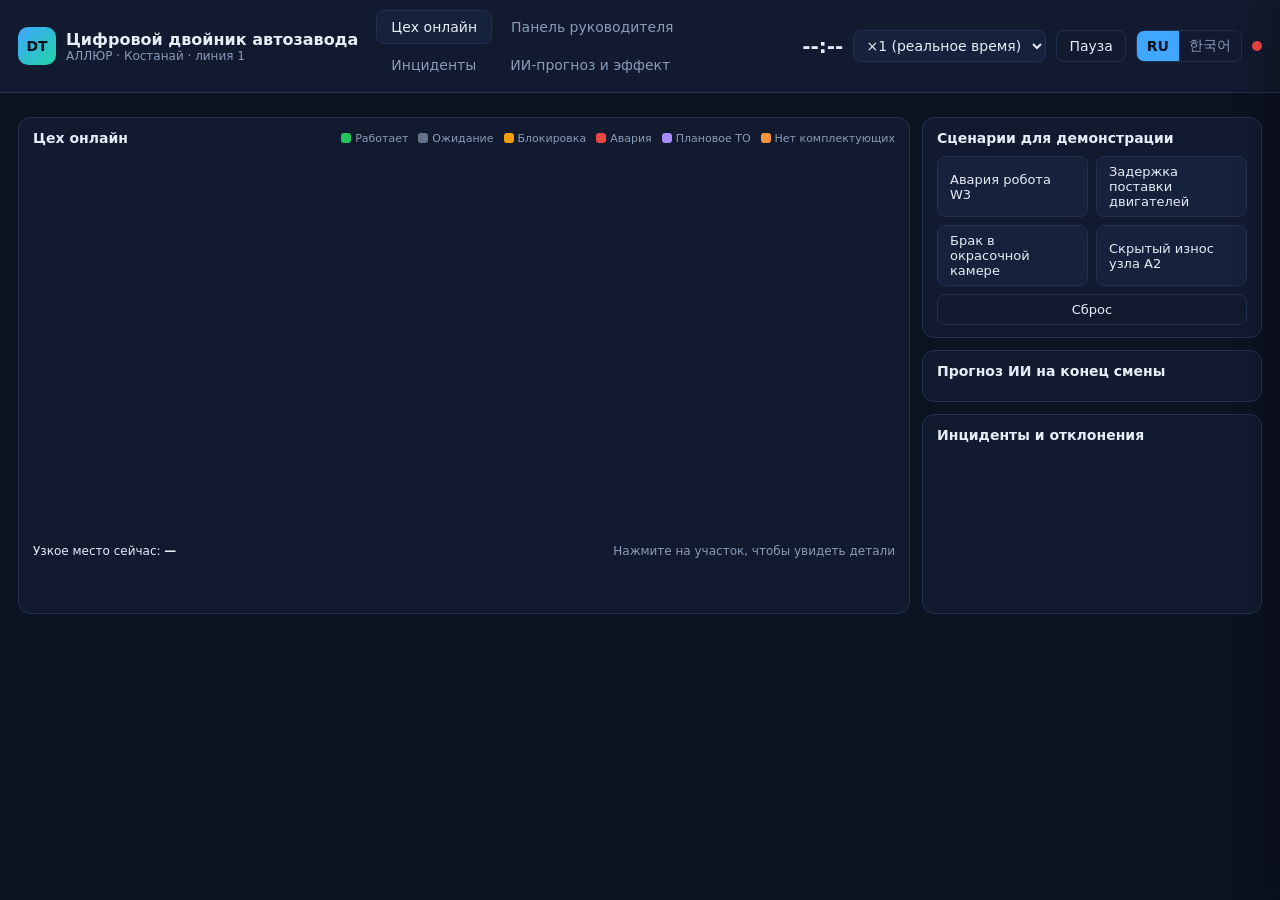
==== frontend/index.html @ 5c13891d "ALLUR digital twin MVP: simulator, AI forecasts, RU/KO dashboard, slides Co-Authored-By: Claude Opus" ====
<!doctype html>
<html lang="ru">
<head>
  <meta charset="utf-8">
  <meta name="viewport" content="width=device-width, initial-scale=1">
  <title>ALLUR Digital Twin</title>
  <link rel="icon" href="data:image/svg+xml,%3Csvg xmlns='http://www.w3.org/2000/svg' viewBox='0 0 32 32'%3E%3Crect width='32' height='32' rx='7' fill='%233fa7ff'/%3E%3Ctext x='16' y='22' font-size='14' text-anchor='middle' font-family='sans-serif' font-weight='700' fill='%2304111f'%3EDT%3C/text%3E%3C/svg%3E">
  <link rel="stylesheet" href="style.css">
  <script src="vendor/chart.umd.min.js"></script>
  <script src="i18n.js"></script>
</head>
<body>
<header class="top">
  <div class="brand">
    <div class="logo">DT</div>
    <div>
      <div class="title" data-i18n="app_title"></div>
      <div class="sub" data-i18n="app_sub"></div>
    </div>
  </div>
  <nav class="tabs">
    <button class="tab active" data-tab="plant" data-i18n="tab_plant"></button>
    <button class="tab" data-tab="exec" data-i18n="tab_exec"></button>
    <button class="tab" data-tab="incidents"><span data-i18n="tab_incidents"></span> <span id="inc-badge" class="badge hidden">0</span></button>
    <button class="tab" data-tab="ai" data-i18n="tab_ai"></button>
  </nav>
  <div class="controls">
    <div class="clock"><span id="clock">--:--</span><small id="clock-sub"></small></div>
    <select id="speed" aria-label="speed">
      <option value="1" data-i18n="speed_1"></option>
      <option value="60" data-i18n="speed_60"></option>
      <option value="300" data-i18n="speed_300"></option>
      <option value="900" data-i18n="speed_900"></option>
    </select>
    <button id="pause" class="btn ghost" data-i18n="pause"></button>
    <div class="lang">
      <button data-lang="ru" class="active">RU</button><button data-lang="ko">한국어</button>
    </div>
    <span id="conn" class="conn"></span>
  </div>
</header>

<section class="kpis" id="kpis"></section>

<main>
  <!-- PLANT -->
  <section class="view active" id="view-plant">
    <div class="plant-grid">
      <div class="card map-card">
        <div class="card-head">
          <h3 data-i18n="tab_plant"></h3>
          <div class="legend" id="legend"></div>
        </div>
        <svg id="map" viewBox="0 40 1000 445" preserveAspectRatio="xMidYMid meet"></svg>
        <div class="map-foot">
          <span><span data-i18n="bottleneck_now"></span>: <b id="bn-now">—</b></span>
          <span class="muted" data-i18n="click_hint"></span>
        </div>
      </div>
      <div class="side">
        <div class="card">
          <h3 data-i18n="scenarios"></h3>
          <div class="scenarios">
            <button class="btn sc" data-sc="robot_failure" data-i18n="sc_robot_failure"></button>
            <button class="btn sc" data-sc="supply_delay" data-i18n="sc_supply_delay"></button>
            <button class="btn sc" data-sc="paint_quality" data-i18n="sc_paint_quality"></button>
            <button class="btn sc" data-sc="wear" data-i18n="sc_wear"></button>
            <button class="btn ghost sc" data-sc="reset" data-i18n="sc_reset"></button>
          </div>
        </div>
        <div class="card">
          <h3 data-i18n="forecast_title"></h3>
          <div id="forecast-mini"></div>
        </div>
        <div class="card grow">
          <h3 data-i18n="incidents_live"></h3>
          <ul class="feed" id="feed"></ul>
        </div>
      </div>
    </div>
  </section>

  <!-- EXEC -->
  <section class="view" id="view-exec">
    <div class="grid3">
      <div class="card span2"><h3 data-i18n="output_vs_plan"></h3><div class="chart"><canvas id="c-output"></canvas></div></div>
      <div class="card"><h3 data-i18n="forecast_title"></h3><div id="forecast-full"></div></div>
      <div class="card span2"><h3 data-i18n="losses_by_station"></h3><div class="chart"><canvas id="c-losses"></canvas></div></div>
      <div class="card"><h3 data-i18n="recs_title"></h3><div id="recs"></div></div>
      <div class="card"><h3 data-i18n="jph_oee"></h3><div class="chart"><canvas id="c-jph"></canvas></div></div>
      <div class="card"><h3 data-i18n="oee_by_station"></h3><div class="chart"><canvas id="c-oee"></canvas></div></div>
      <div class="card"><h3 data-i18n="bottleneck_share"></h3><div class="chart"><canvas id="c-bn"></canvas></div></div>
      <div class="card"><h3 data-i18n="defects_pareto"></h3><div class="chart"><canvas id="c-defects"></canvas></div></div>
      <div class="card span2"><h3 data-i18n="stock_title"></h3><div id="stock"></div></div>
    </div>
  </section>

  <!-- INCIDENTS -->
  <section class="view" id="view-incidents">
    <div class="card">
      <div class="card-head">
        <h3 data-i18n="tab_incidents"></h3>
        <div class="filters">
          <label><input type="checkbox" id="only-active" checked> <span data-i18n="active_only"></span></label>
          <a class="btn ghost" href="/api/export.csv" data-i18n="export"></a>
        </div>
      </div>
      <table class="table" id="inc-table">
        <thead><tr><th data-i18n="time"></th><th data-i18n="severity"></th><th data-i18n="event"></th><th data-i18n="status"></th><th></th></tr></thead>
        <tbody></tbody>
      </table>
    </div>
  </section>

  <!-- AI -->
  <section class="view" id="view-ai">
    <div class="grid3">
      <div class="card span2"><h3 data-i18n="risk_table"></h3>
        <table class="table" id="risk-table">
          <thead><tr><th data-i18n="station"></th><th data-i18n="state"></th><th data-i18n="health"></th><th data-i18n="risk2h"></th><th data-i18n="drivers"></th><th data-i18n="action"></th></tr></thead>
          <tbody></tbody>
        </table>
      </div>
      <div class="card"><h3 data-i18n="model_card"></h3><p class="muted small" data-i18n="model_desc"></p><div id="model-metrics"></div></div>
      <div class="card span2"><h3 data-i18n="effect_title"></h3><p class="muted small" id="effect-desc"></p><div class="chart"><canvas id="c-effect"></canvas></div></div>
      <div class="card"><h3 data-i18n="calc_title"></h3><div id="calc"></div></div>
    </div>
  </section>
</main>

<aside class="drawer" id="drawer">
  <button class="close" id="drawer-close">×</button>
  <div id="drawer-body"></div>
</aside>

<script src="app.js"></script>
</body>
</html>
---- frontend/style.css ----
:root {
  --bg: #0b1220; --panel: #111a2e; --panel2: #16223b; --line: #22314f; --text: #e6edf7; --muted: #8a9bb8;
  --accent: #3fa7ff; --accent2: #22d3a6;
  --working: #22c55e; --starved: #64748b; --blocked: #f59e0b; --down: #ef4444; --maintenance: #a78bfa; --no_parts: #fb923c;
  --risk-low: #22c55e; --risk-medium: #f59e0b; --risk-high: #ef4444;
  font-family: "Inter", "Segoe UI", "Noto Sans KR", "Malgun Gothic", "Apple SD Gothic Neo", system-ui, sans-serif;
}
* { box-sizing: border-box; }
html, body { margin: 0; background: var(--bg); color: var(--text); font-size: 14px; }
button, select, input { font: inherit; color: inherit; }
.hidden { display: none !important; }
.muted { color: var(--muted); }
.small { font-size: 12px; line-height: 1.45; }

.top { display: flex; align-items: center; gap: 18px; padding: 10px 18px; background: var(--panel); border-bottom: 1px solid var(--line); flex-wrap: wrap; position: sticky; top: 0; z-index: 10; }
.brand { display: flex; gap: 10px; align-items: center; }
.logo { width: 38px; height: 38px; border-radius: 10px; background: linear-gradient(135deg, var(--accent), var(--accent2)); display: grid; place-items: center; font-weight: 800; color: #04111f; }
.title { font-weight: 700; font-size: 16px; }
.sub { color: var(--muted); font-size: 12px; }
.tabs { display: flex; gap: 4px; flex: 1; flex-wrap: wrap; }
.tab { background: transparent; border: 1px solid transparent; padding: 8px 14px; border-radius: 8px; cursor: pointer; color: var(--muted); }
.tab:hover { color: var(--text); }
.tab.active { background: var(--panel2); border-color: var(--line); color: var(--text); }
.badge { background: var(--down); color: #fff; border-radius: 10px; padding: 0 7px; font-size: 11px; margin-left: 4px; }
.controls { display: flex; gap: 10px; align-items: center; flex-wrap: wrap; }
.clock { display: flex; flex-direction: column; align-items: flex-end; line-height: 1.1; }
.clock span { font-size: 20px; font-weight: 700; font-variant-numeric: tabular-nums; }
.clock small { color: var(--muted); font-size: 11px; }
select { background: var(--panel2); border: 1px solid var(--line); border-radius: 8px; padding: 6px 8px; }
.lang { display: flex; border: 1px solid var(--line); border-radius: 8px; overflow: hidden; }
.lang button { background: transparent; border: 0; padding: 6px 10px; cursor: pointer; color: var(--muted); }
.lang button.active { background: var(--accent); color: #04111f; font-weight: 700; }
.conn { width: 10px; height: 10px; border-radius: 50%; background: var(--down); }
.conn.on { background: var(--working); box-shadow: 0 0 8px var(--working); }

.btn { color: var(--text); background: var(--panel2); border: 1px solid var(--line); border-radius: 8px; padding: 7px 12px; cursor: pointer; text-decoration: none; display: inline-block; }
.btn:hover { border-color: var(--accent); }
.btn.primary { background: var(--accent); color: #04111f; border-color: var(--accent); font-weight: 600; }
.btn.ghost { background: transparent; }
.btn:disabled { opacity: .5; cursor: default; }

.kpis { display: grid; grid-template-columns: repeat(auto-fit, minmax(150px, 1fr)); gap: 10px; padding: 12px 18px 0; }
.kpi { background: var(--panel); border: 1px solid var(--line); border-radius: 12px; padding: 10px 14px; }
.kpi .label { color: var(--muted); font-size: 12px; }
.kpi .value { font-size: 26px; font-weight: 700; font-variant-numeric: tabular-nums; margin-top: 2px; }
.kpi .value small { font-size: 13px; color: var(--muted); font-weight: 500; }
.kpi .bar { height: 4px; background: var(--line); border-radius: 2px; margin-top: 6px; overflow: hidden; }
.kpi .bar i { display: block; height: 100%; background: var(--accent); }
.kpi.good .value { color: var(--working); } .kpi.warn .value { color: var(--blocked); } .kpi.bad .value { color: var(--down); }

main { padding: 12px 18px 24px; }
.view { display: none; } .view.active { display: block; }
.card { background: var(--panel); border: 1px solid var(--line); border-radius: 12px; padding: 12px 14px; min-width: 0; }
.card h3 { margin: 0 0 10px; font-size: 14px; font-weight: 600; }
.card-head { display: flex; justify-content: space-between; align-items: center; gap: 10px; flex-wrap: wrap; }
.card-head h3 { margin: 0; }
.plant-grid { display: grid; grid-template-columns: minmax(0, 1fr) 340px; gap: 12px; }
.side { display: flex; flex-direction: column; gap: 12px; min-width: 0; }
.side .grow { flex: 1; min-height: 200px; }
.grid3 { display: grid; grid-template-columns: repeat(3, minmax(0, 1fr)); gap: 12px; }
.span2 { grid-column: span 2; }
@media (max-width: 1100px) { .plant-grid { grid-template-columns: 1fr; } .grid3 { grid-template-columns: 1fr; } .span2 { grid-column: auto; } }
.chart { position: relative; height: 240px; }

#map { width: 100%; height: auto; display: block; margin-top: 8px; }
.map-foot { display: flex; justify-content: space-between; gap: 10px; font-size: 12px; margin-top: 6px; flex-wrap: wrap; }
.legend { display: flex; gap: 10px; flex-wrap: wrap; font-size: 11px; color: var(--muted); }
.legend i { display: inline-block; width: 10px; height: 10px; border-radius: 3px; margin-right: 4px; vertical-align: -1px; }
.shop rect { fill: #0f1830; stroke: var(--line); stroke-width: 1.5; }
.shop text { fill: var(--muted); font-size: 13px; font-weight: 600; }
.flow { fill: none; stroke: #2b3d63; stroke-width: 3; }
.flow.run { stroke: #2f6fb3; stroke-dasharray: 8 6; animation: dash 1.2s linear infinite; }
@keyframes dash { to { stroke-dashoffset: -28; } }
.station { cursor: pointer; }
.station rect.body { stroke-width: 2; rx: 9; }
.station text { font-size: 13px; font-weight: 700; fill: #04111f; text-anchor: middle; pointer-events: none; }
.station .bn { fill: none; stroke: #fff; stroke-width: 2.5; stroke-dasharray: 4 3; }
.station.down rect.body { animation: blink 1s steps(2) infinite; }
@keyframes blink { 50% { opacity: .45; } }
.station:hover rect.body { filter: brightness(1.15); }
.risk-dot text { font-size: 9px; fill: #fff; font-weight: 700; text-anchor: middle; }
.buf rect { fill: #24365a; } .buf rect.f { fill: var(--accent); }
.stock-svg text { font-size: 11px; fill: var(--muted); }

.scenarios { display: grid; grid-template-columns: 1fr 1fr; gap: 8px; }
.scenarios .btn { text-align: left; font-size: 13px; }
.scenarios .btn.ghost { grid-column: span 2; text-align: center; }

.feed { list-style: none; padding: 0; margin: 0; display: flex; flex-direction: column; gap: 6px; max-height: 420px; overflow: auto; }
.feed li { padding: 8px 10px; border-radius: 8px; background: var(--panel2); border-left: 3px solid var(--starved); font-size: 13px; line-height: 1.35; }
.feed li.critical { border-color: var(--down); } .feed li.warning { border-color: var(--blocked); } .feed li.info { border-color: var(--accent); }
.feed li .meta { color: var(--muted); font-size: 11px; margin-bottom: 2px; display: flex; justify-content: space-between; }
.feed li.closed { opacity: .55; }

.table { width: 100%; border-collapse: collapse; font-size: 13px; }
.table th { text-align: left; color: var(--muted); font-weight: 500; padding: 6px 8px; border-bottom: 1px solid var(--line); }
.table td { padding: 7px 8px; border-bottom: 1px solid #1a2742; vertical-align: middle; }
.pill { display: inline-block; padding: 2px 8px; border-radius: 10px; font-size: 11px; font-weight: 600; color: #04111f; }
.meter { width: 110px; height: 8px; background: var(--line); border-radius: 4px; overflow: hidden; display: inline-block; vertical-align: middle; margin-right: 6px; }
.meter i { display: block; height: 100%; }
.filters { display: flex; gap: 12px; align-items: center; }

.big { font-size: 34px; font-weight: 800; font-variant-numeric: tabular-nums; }
.row { display: flex; justify-content: space-between; gap: 8px; padding: 5px 0; border-bottom: 1px dashed #1f2d4a; font-size: 13px; }
.row:last-child { border: 0; }
.rec { background: var(--panel2); border-radius: 10px; padding: 10px; margin-bottom: 8px; font-size: 13px; line-height: 1.4; display: flex; justify-content: space-between; gap: 10px; align-items: center; }
.prob { height: 10px; border-radius: 5px; background: var(--line); overflow: hidden; margin: 6px 0 10px; }
.prob i { display: block; height: 100%; }

.stock-row { display: grid; grid-template-columns: 160px 1fr 170px; gap: 10px; align-items: center; padding: 6px 0; font-size: 13px; }
.stock-row .meter { width: 100%; height: 12px; }

.calc label { display: grid; grid-template-columns: 1fr 140px; gap: 8px; align-items: center; font-size: 13px; margin-bottom: 8px; }
.calc input { background: var(--panel2); border: 1px solid var(--line); border-radius: 6px; padding: 5px 8px; width: 100%; }
.calc .out { background: var(--panel2); border-radius: 10px; padding: 10px; margin-top: 8px; }

.drawer { position: fixed; top: 0; right: 0; width: 420px; max-width: 100vw; height: 100vh; background: var(--panel); border-left: 1px solid var(--line); transform: translateX(105%); transition: transform .25s; z-index: 20; overflow: auto; padding: 18px; box-shadow: -20px 0 40px rgba(0,0,0,.4); }
.drawer.open { transform: none; }
.drawer .close { position: absolute; right: 12px; top: 8px; background: transparent; border: 0; font-size: 26px; cursor: pointer; color: var(--muted); }
.drawer h2 { margin: 0 0 4px; font-size: 18px; }
.drawer .section { margin-top: 14px; }
.drawer .chart { height: 180px; }
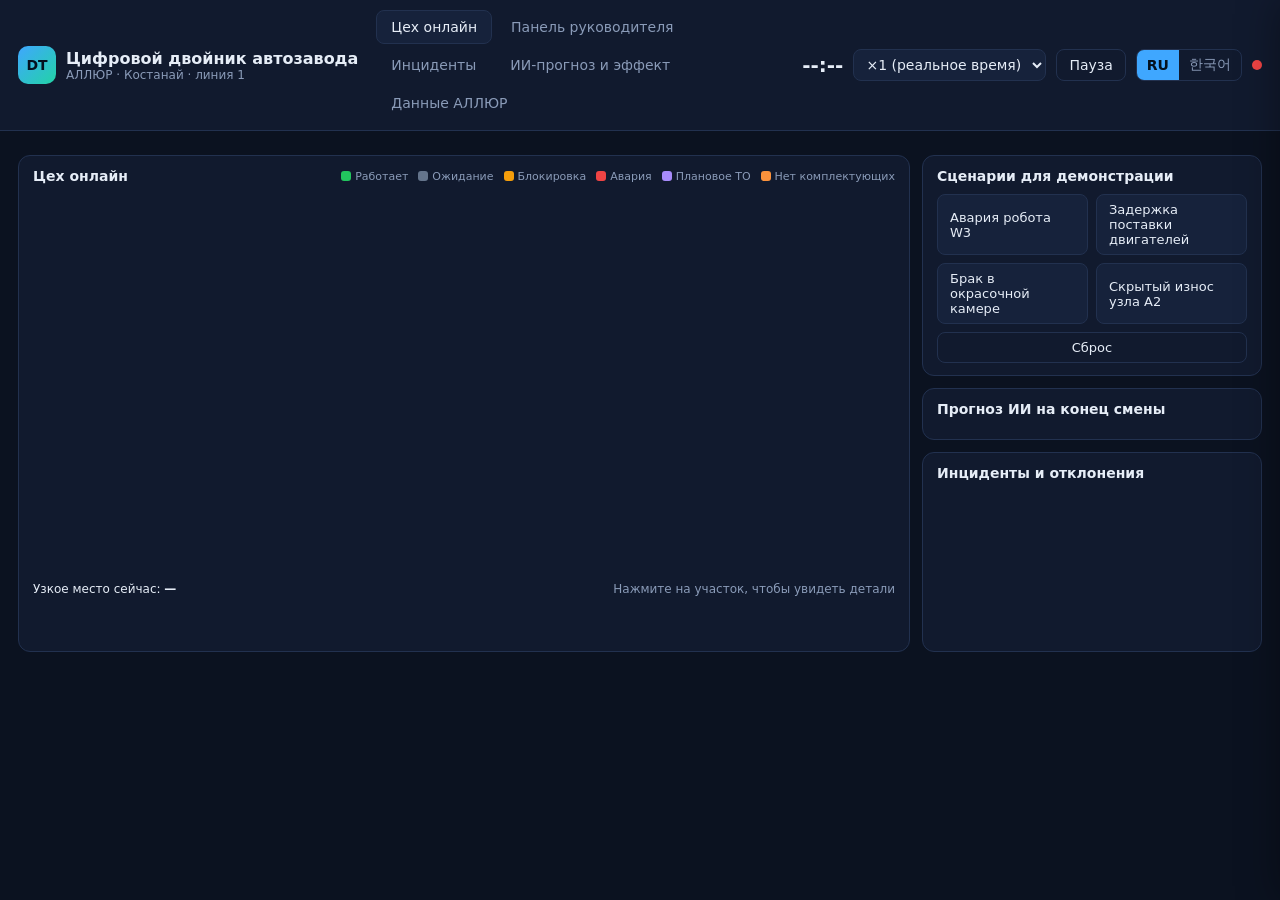
==== commit e2c53d6d: "Calibrate the twin to the organizers' test data; add ALLUR data tab - data/allur_test_data: organize" ====
--- a/frontend/index.html
+++ b/frontend/index.html
@@ -8,6 +8,7 @@
   <link rel="stylesheet" href="style.css">
   <script src="vendor/chart.umd.min.js"></script>
   <script src="i18n.js"></script>
+  <script src="allur_data.js"></script>
 </head>
 <body>
 <header class="top">
@@ -23,6 +24,7 @@
     <button class="tab" data-tab="exec" data-i18n="tab_exec"></button>
     <button class="tab" data-tab="incidents"><span data-i18n="tab_incidents"></span> <span id="inc-badge" class="badge hidden">0</span></button>
     <button class="tab" data-tab="ai" data-i18n="tab_ai"></button>
+    <button class="tab" data-tab="data" data-i18n="tab_data"></button>
   </nav>
   <div class="controls">
     <div class="clock"><span id="clock">--:--</span><small id="clock-sub"></small></div>
@@ -102,7 +104,7 @@
         <h3 data-i18n="tab_incidents"></h3>
         <div class="filters">
           <label><input type="checkbox" id="only-active" checked> <span data-i18n="active_only"></span></label>
-          <a class="btn ghost" href="/api/export.csv" data-i18n="export"></a>
+          <a class="btn ghost" href="/api/export.csv" data-i18n="export" data-server-only></a>
         </div>
       </div>
       <table class="table" id="inc-table">
@@ -126,6 +128,31 @@
       <div class="card"><h3 data-i18n="calc_title"></h3><div id="calc"></div></div>
     </div>
   </section>
+
+  <!-- ORGANIZER DATA -->
+  <section class="view" id="view-data">
+    <div class="card">
+      <div class="card-head">
+        <h3 data-i18n="data_title"></h3>
+        <div class="filters">
+          <label class="btn primary"><span data-i18n="data_import"></span><input type="file" id="data-file" accept=".csv,text/csv" multiple hidden></label>
+          <button class="btn ghost" id="data-reset" data-i18n="data_reset"></button>
+        </div>
+      </div>
+      <p class="muted small" id="data-src" style="margin:8px 0 0"></p>
+    </div>
+    <div class="kpis targets" id="data-targets"></div>
+    <div class="grid3" style="margin-top:12px">
+      <div class="card span2"><h3 data-i18n="data_findings"></h3><ul class="feed" id="data-findings"></ul></div>
+      <div class="card"><h3 data-i18n="data_twin"></h3><div id="data-twin"></div></div>
+      <div class="card span2"><h3 data-i18n="data_lines"></h3><div class="scroll-x"><table class="table" id="data-lines"></table></div></div>
+      <div class="card"><h3 data-i18n="data_oee_chart"></h3><div class="chart"><canvas id="c-data-oee"></canvas></div></div>
+      <div class="card"><h3 data-i18n="data_quality"></h3><div class="chart"><canvas id="c-data-q"></canvas></div></div>
+      <div class="card"><h3 data-i18n="data_downtime"></h3><div class="scroll-x"><table class="table" id="data-down"></table></div></div>
+      <div class="card"><h3 data-i18n="data_plan"></h3><div class="scroll-x"><table class="table" id="data-plan"></table></div>
+        <div class="calc" style="margin-top:10px"><label><span data-i18n="data_days"></span><input type="number" id="data-days" min="1" max="31"></label></div></div>
+    </div>
+  </section>
 </main>
 
 <aside class="drawer" id="drawer">
--- a/frontend/style.css
+++ b/frontend/style.css
@@ -8,7 +8,8 @@
 * { box-sizing: border-box; }
 html, body { margin: 0; background: var(--bg); color: var(--text); font-size: 14px; }
 button, select, input { font: inherit; color: inherit; }
-.hidden { display: none !important; }
+.hidden, [hidden] { display: none !important; }
+:root { color-scheme: dark; }
 .muted { color: var(--muted); }
 .small { font-size: 12px; line-height: 1.45; }
 
@@ -120,3 +121,12 @@
 .drawer h2 { margin: 0 0 4px; font-size: 18px; }
 .drawer .section { margin-top: 14px; }
 .drawer .chart { height: 180px; }
+
+.scroll-x { overflow-x: auto; }
+.targets { padding: 12px 0 0; }
+.targets .kpi .sub2 { color: var(--muted); font-size: 12px; margin-top: 2px; }
+.table td.bad { color: var(--down); font-weight: 600; }
+.table td.warn { color: var(--blocked); font-weight: 600; }
+.table td.good { color: var(--working); }
+.table tr.total td { border-top: 1px solid var(--line); font-weight: 600; }
+.feed li.good { border-color: var(--working); }
